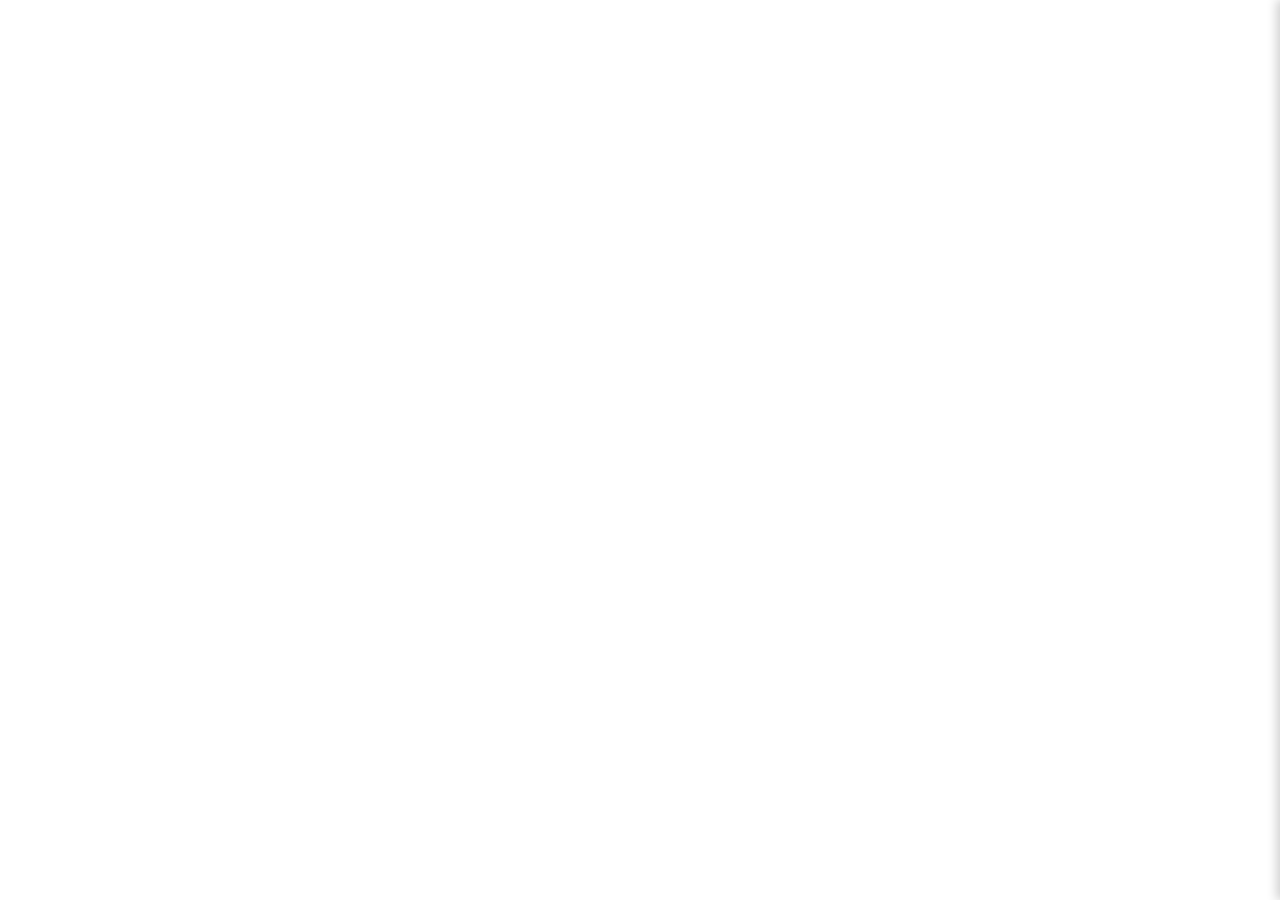
==== index.html @ a3f7da03 "Add some photos for a test page" ====
<!DOCTYPE html>
<html lang="en">
<head>
  <meta charset="UTF-8">
  <title>Europe 2024</title>

  <!-- Leaflet CSS -->
  <link rel="stylesheet" href="https://unpkg.com/leaflet/dist/leaflet.css"/>
  <link rel="stylesheet" href="style.css"/>
</head>
<body>

  <!-- Map -->
  <div id="map"></div>

  <!-- Sidebar -->
  <div id="sidebar">
    <div id="sidebar-controls">
      <button id="expand">⤢</button>
      <button id="close">×</button>
    </div>
    <div id="content">
      <h2>Travel Map</h2>
      <p>Click a marker to see posts from that location.</p>
    </div>
  </div>

  <!-- Lightbox -->
  <div id="lightbox" class="hidden">
    <span id="lightbox-close">&times;</span>
    <img id="lightbox-img" src="" alt="Expanded photo">
  </div>

  <!-- Leaflet JS -->
  <script src="https://unpkg.com/leaflet/dist/leaflet.js"></script>
  <script src="map.js"></script>

</body>
</html>
---- style.css ----
/* Map full screen */
#map {
  position: absolute;
  top: 0; left: 0; right: 0; bottom: 0;
  z-index: 0;
}

/* Sidebar */
#sidebar {
  position: fixed;
  top: 0;
  right: -400px;
  width: 400px;
  height: 100vh;
  background: white;
  box-shadow: -3px 0 10px rgba(0,0,0,0.2);
  transition: right 0.3s, width 0.3s;
  overflow-y: auto;
  padding: 20px;
  z-index: 1000;
  box-sizing: border-box;
}
#sidebar.open { right: 0; }
#sidebar.fullscreen { width: 100vw; right: 0; }

/* Sidebar controls */
#sidebar-controls { display: flex; justify-content: flex-end; gap: 5px; margin-bottom: 10px; }
#sidebar-controls button { cursor: pointer; font-size: 18px; }

/* Numbered markers */
.number-marker { display: flex; align-items: center; justify-content: center; }
.marker-number {
  background: #2a7fff; color: white; font-weight: bold; border-radius: 50%;
  width: 26px; height: 26px; text-align: center; line-height: 26px;
  border: 2px solid white; box-shadow: 0 0 6px rgba(0,0,0,0.4);
}
.current-marker .marker-number { background: red; animation: pulse 1.5s infinite; }
.future-marker .marker-number { background: #b0b0b0; opacity: 0.7; }

@keyframes pulse {
  0% { transform: scale(1); opacity:1; }
  50% { transform: scale(1.3); opacity:0.7; }
  100% { transform: scale(1); opacity:1; }
}

/* Sidebar images (auto-scale for portrait/landscape) */
#sidebar img {
  display: block;
  margin: 10px auto;
  max-width: 100%;     /* never wider than sidebar */
  max-height: 50vh;    /* never taller than 70% of viewport */
  width: auto;         /* maintain aspect ratio */
  height: auto;        /* maintain aspect ratio */
  object-fit: contain; /* scale to fit available space */
  border-radius: 6px;
  box-shadow: 0 2px 6px rgba(0,0,0,0.15);
}

/* Blog gallery grid */
.post-photos { display: grid; grid-template-columns: repeat(auto-fit, minmax(120px, 1fr)); gap: 10px; margin: 10px 0; }
.post-photos img {
  width: 100%;
  height: auto;
  border-radius:6px;
  box-shadow:0 2px 6px rgba(0,0,0,0.15);
  display:block;
  object-fit: cover;
  transition: transform 0.2s;
}
.post-photos img:hover { transform: scale(1.05); cursor: pointer; }

/* Lightbox */
#lightbox.hidden { display: none; }
#lightbox {
  position: fixed;
  top: 0; left: 0;
  width: 100vw; height: 100vh;
  background: rgba(0,0,0,0.8);
  display: flex; justify-content: center; align-items: center;
  z-index: 2000;
  padding: 20px;
  box-sizing: border-box;
}

#lightbox-img {
  max-width: 95vw;
  max-height: 95vh;
  width: auto;
  height: auto;
  object-fit: contain;
  border-radius: 6px;
  box-shadow: 0 0 20px rgba(0,0,0,0.5);
  display: block;
}

#lightbox-close {
  position:absolute; top:20px; right:30px; font-size:40px; color:white; cursor:pointer; user-select:none;
}

.image-wrapper {
  display: flex;
  justify-content: center;
  align-items: center;
  max-height: 70vh;   /* limits height for portraits */
  width: 100%;
  overflow: hidden;
}
.image-wrapper img {
  max-width: 100%;
  max-height: 100%;
  width: auto;
  height: auto;
  object-fit: contain;
}
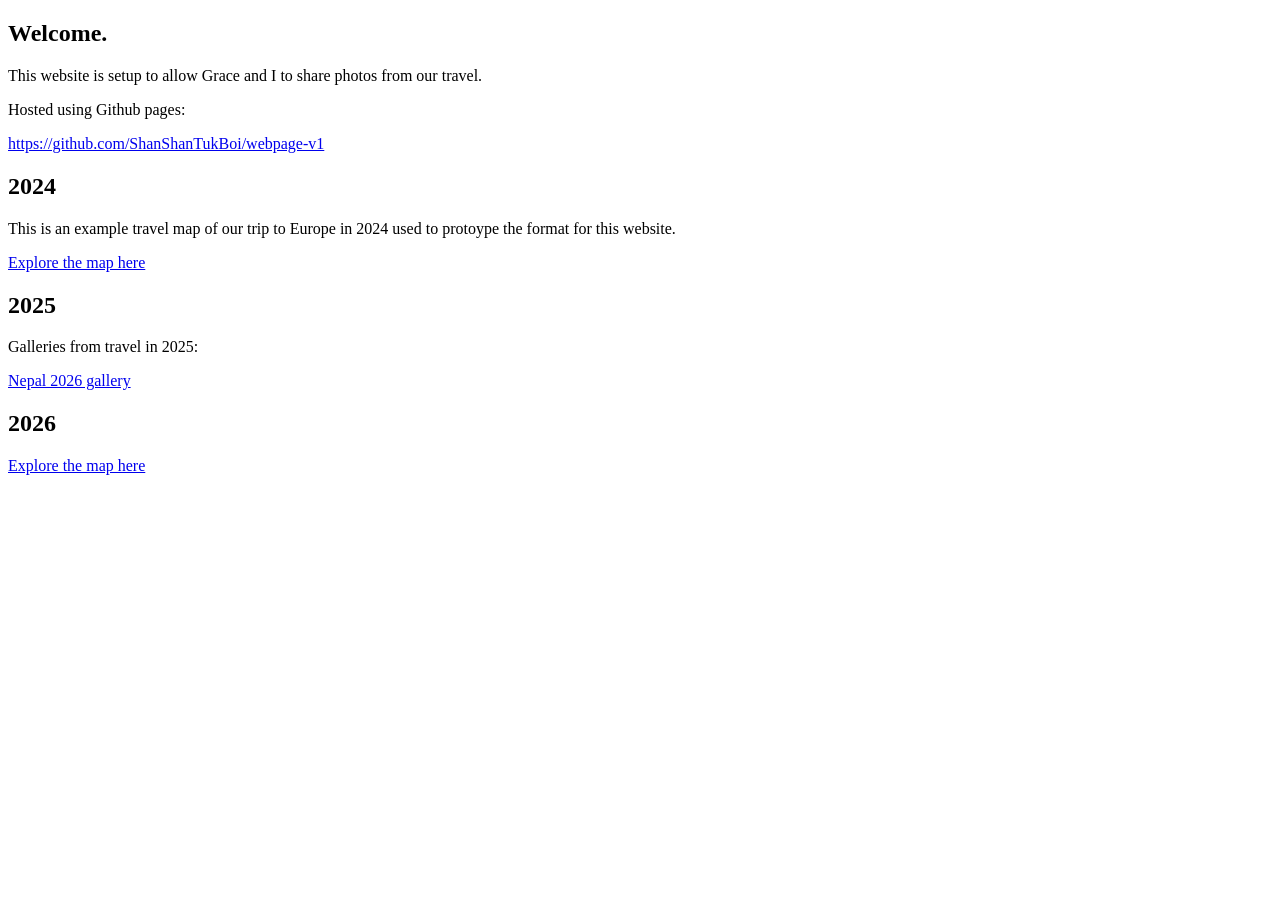
==== commit 671ff529: "Add simple landing page and html template for galleries" ====
--- a/index.html
+++ b/index.html
@@ -1,39 +1,48 @@
 <!DOCTYPE html>
 <html lang="en">
 <head>
-  <meta charset="UTF-8">
-  <title>Europe 2024</title>
+<meta charset="UTF-8">
+<title>Travel</title>
+<link rel="stylesheet" href="style.css">
+</head>
 
-  <!-- Leaflet CSS -->
-  <link rel="stylesheet" href="https://unpkg.com/leaflet/dist/leaflet.css"/>
-  <link rel="stylesheet" href="style.css"/>
-</head>
-<body>
+<body class="landing">
 
-  <!-- Map -->
-  <div id="map"></div>
+  <section>
+  <h1>Welcome.</h1>
+  <p>This website is setup to allow Grace and I to share photos from our travel.</p>
 
-  <!-- Sidebar -->
-  <div id="sidebar">
-    <div id="sidebar-controls">
-      <button id="expand">⤢</button>
-      <button id="close">×</button>
-    </div>
-    <div id="content">
-      <h2>Travel Map</h2>
-      <p>Click a marker to see posts from that location.</p>
-    </div>
-  </div>
+  <p>Hosted using Github pages: </p>
+  <a href="https://github.com/ShanShanTukBoi/webpage-v1" class="enter-map">
+    https://github.com/ShanShanTukBoi/webpage-v1
+  </a>
+</section>
 
-  <!-- Lightbox -->
-  <div id="lightbox" class="hidden">
-    <span id="lightbox-close">&times;</span>
-    <img id="lightbox-img" src="" alt="Expanded photo">
-  </div>
+<section>
+  <h1>2024</h1>
+  <p>This is an example travel map of our trip to Europe in 2024 used to protoype the format for this website.</p>
 
-  <!-- Leaflet JS -->
-  <script src="https://unpkg.com/leaflet/dist/leaflet.js"></script>
-  <script src="map.js"></script>
+  <a href="pages/map.html?trip=europe_2024" class="enter-map">
+    Explore the map here
+  </a>
+</section>
+  
+<section>
+  <h1>2025</h1>
+
+  <p>Galleries from travel in 2025:</p>
+
+  <a href="pages/gallery.html?gallery=nepal_gallery" class="enter-map">
+    Nepal 2026 gallery
+  </a>
+</section>
+
+<section>
+  <h1>2026</h1>
+  <a href="pages/map.html?trip=2026" class="enter-map">
+    Explore the map here
+  </a>
+</section>
 
 </body>
 </html>
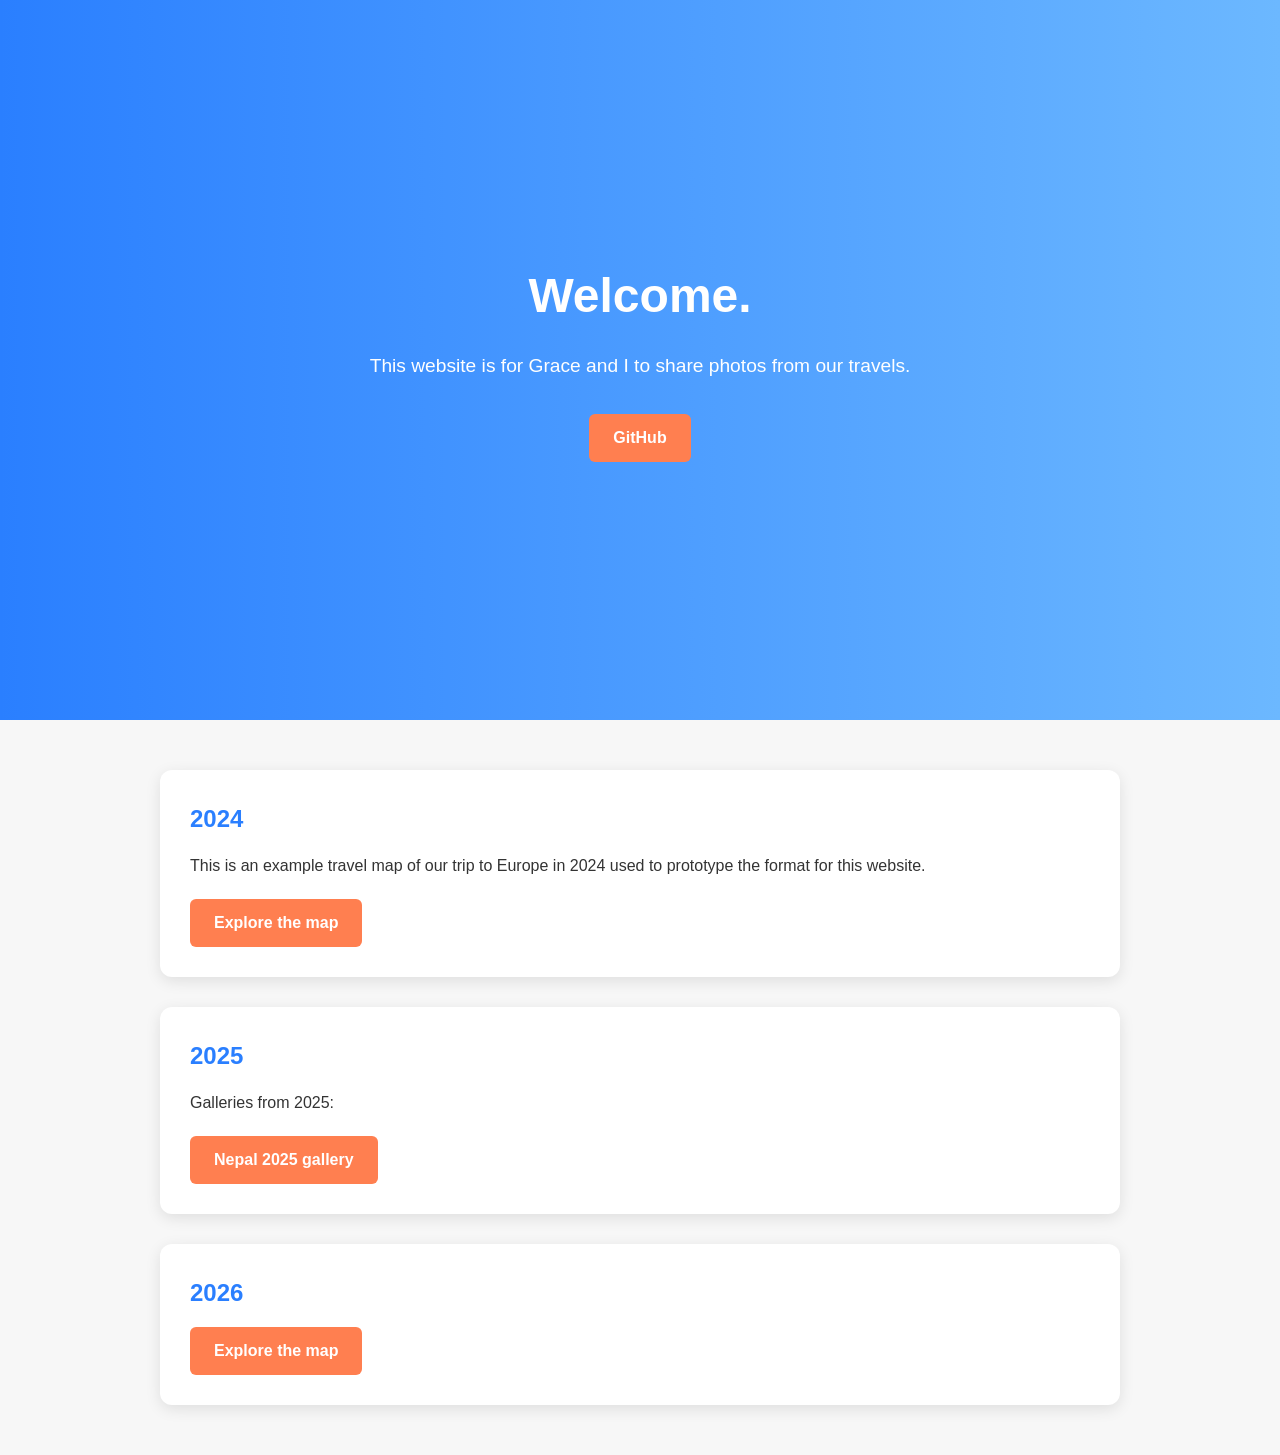
==== commit f9c050d3: "Format homepage and title maps correctly" ====
--- a/index.html
+++ b/index.html
@@ -1,48 +1,39 @@
 <!DOCTYPE html>
 <html lang="en">
 <head>
-<meta charset="UTF-8">
-<title>Travel</title>
-<link rel="stylesheet" href="style.css">
+  <meta charset="UTF-8">
+  <title>Travel</title>
+  <link rel="stylesheet" href="./style/homepage.css">
 </head>
 
 <body class="landing">
 
-  <section>
-  <h1>Welcome.</h1>
-  <p>This website is setup to allow Grace and I to share photos from our travel.</p>
+  <header class="hero">
+    <div class="hero-content">
+      <h1>Welcome.</h1>
+      <p>This website is for Grace and I to share photos from our travels.</p>
+      <a href="https://github.com/ShanShanTukBoi/webpage-v1" class="btn">GitHub</a>
+    </div>
+  </header>
 
-  <p>Hosted using Github pages: </p>
-  <a href="https://github.com/ShanShanTukBoi/webpage-v1" class="enter-map">
-    https://github.com/ShanShanTukBoi/webpage-v1
-  </a>
-</section>
+  <main class="sections">
+    <section class="travel-card">
+      <h2>2024</h2>
+      <p>This is an example travel map of our trip to Europe in 2024 used to prototype the format for this website.</p>
+      <a href="pages/map.html?trip=europe_2024" class="btn">Explore the map</a>
+    </section>
 
-<section>
-  <h1>2024</h1>
-  <p>This is an example travel map of our trip to Europe in 2024 used to protoype the format for this website.</p>
+    <section class="travel-card">
+      <h2>2025</h2>
+      <p>Galleries from 2025:</p>
+      <a href="pages/gallery.html?gallery=nepal_2025" class="btn">Nepal 2025 gallery</a>
+    </section>
 
-  <a href="pages/map.html?trip=europe_2024" class="enter-map">
-    Explore the map here
-  </a>
-</section>
-  
-<section>
-  <h1>2025</h1>
-
-  <p>Galleries from travel in 2025:</p>
-
-  <a href="pages/gallery.html?gallery=nepal_gallery" class="enter-map">
-    Nepal 2026 gallery
-  </a>
-</section>
-
-<section>
-  <h1>2026</h1>
-  <a href="pages/map.html?trip=2026" class="enter-map">
-    Explore the map here
-  </a>
-</section>
+    <section class="travel-card">
+      <h2>2026</h2>
+      <a href="pages/map.html?trip=2026" class="btn">Explore the map</a>
+    </section>
+  </main>
 
 </body>
-</html>+</html>
--- a/style/homepage.css
+++ b/style/homepage.css
@@ -0,0 +1,93 @@
+/* General Reset */
+* {
+  box-sizing: border-box;
+  margin: 0;
+  padding: 0;
+  font-family: 'Segoe UI', Tahoma, Geneva, Verdana, sans-serif;
+}
+
+body {
+  background: #f7f7f7;
+  color: #333;
+  line-height: 1.6;
+}
+
+/* Hero Section */
+.hero {
+  display: flex;
+  align-items: center;
+  justify-content: center;
+  height: 80vh;
+  background: linear-gradient(to right, #2a7fff, #6cb8ff);
+  color: white;
+  text-align: center;
+  padding: 0 20px;
+}
+
+.hero-content h1 {
+  font-size: 3rem;
+  margin-bottom: 1rem;
+}
+
+.hero-content p {
+  font-size: 1.2rem;
+  margin-bottom: 2rem;
+}
+
+.btn {
+  display: inline-block;
+  padding: 0.7rem 1.5rem;
+  background-color: #ff7f50;
+  color: white;
+  border-radius: 6px;
+  text-decoration: none;
+  font-weight: bold;
+  transition: all 0.3s ease;
+}
+
+.btn:hover {
+  background-color: #ff5733;
+  transform: translateY(-2px);
+}
+
+/* Sections */
+.sections {
+  max-width: 1000px;
+  margin: 50px auto;
+  padding: 0 20px;
+  display: grid;
+  gap: 30px;
+}
+
+.travel-card {
+  background: white;
+  padding: 30px;
+  border-radius: 12px;
+  box-shadow: 0 4px 15px rgba(0,0,0,0.1);
+  transition: transform 0.2s, box-shadow 0.2s;
+}
+
+.travel-card:hover {
+  transform: translateY(-5px);
+  box-shadow: 0 8px 20px rgba(0,0,0,0.15);
+}
+
+.travel-card h2 {
+  color: #2a7fff;
+  margin-bottom: 15px;
+}
+
+.travel-card p {
+  margin-bottom: 20px;
+}
+
+/* Responsive */
+@media (max-width: 768px) {
+  .hero-content h1 {
+    font-size: 2.2rem;
+  }
+
+  .hero-content p {
+    font-size: 1rem;
+  }
+}
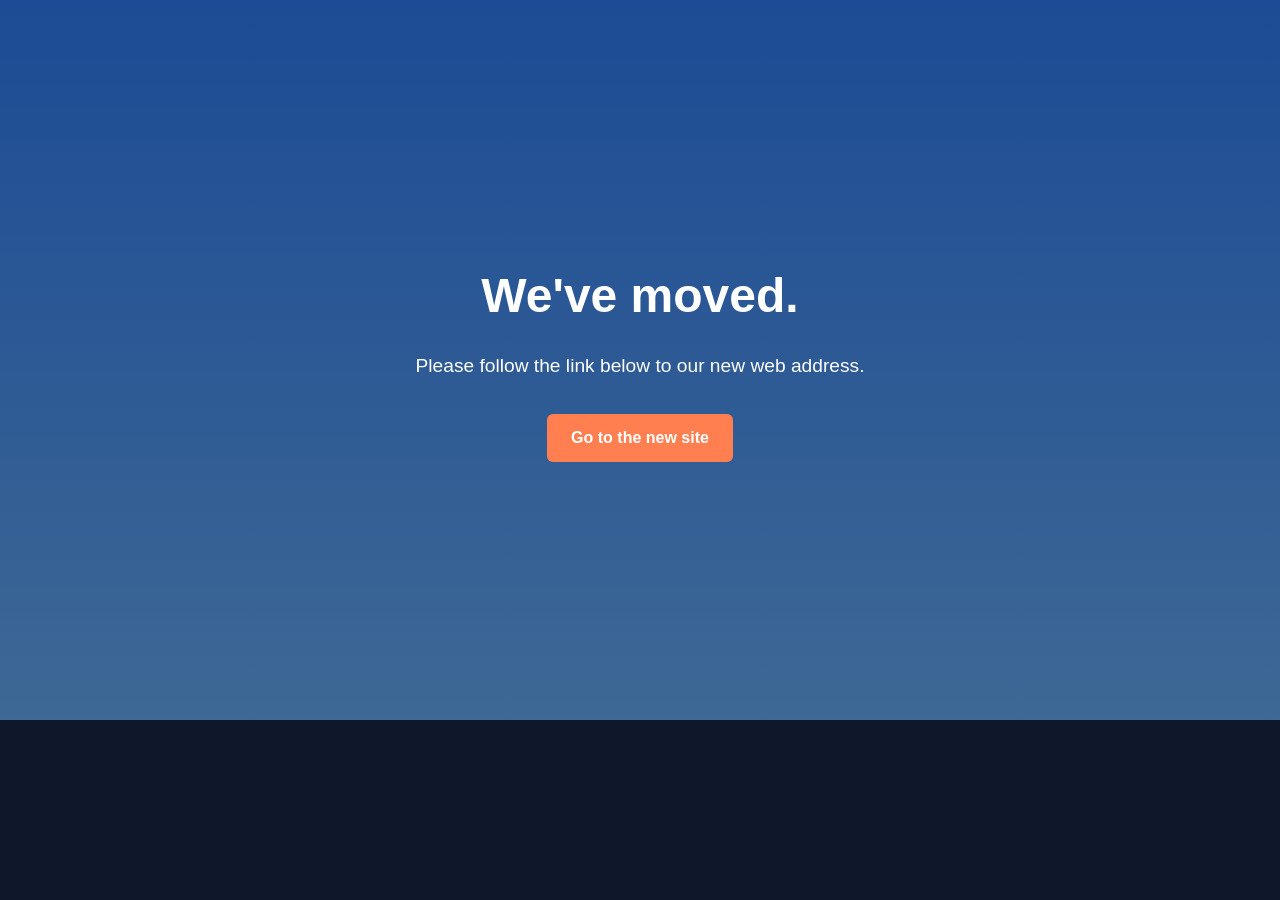
==== commit 8c01e91d: "Deprecate old website" ====
--- a/index.html
+++ b/index.html
@@ -3,37 +3,18 @@
 <head>
   <meta charset="UTF-8">
   <title>Travel</title>
-  <link rel="stylesheet" href="./style/homepage.css">
+  <link rel="stylesheet" href="./style.css">
 </head>
 
 <body class="landing">
 
   <header class="hero">
     <div class="hero-content">
-      <h1>Welcome.</h1>
-      <p>This website is for Grace and I to share photos from our travels.</p>
-      <a href="https://github.com/ShanShanTukBoi/webpage-v1" class="btn">GitHub</a>
+      <h1>We've moved.</h1>
+      <p>Please follow the link below to our new web address.</p>
+      <a href="https://shanshantukboi.github.io/" class="btn">Go to the new site</a>
     </div>
   </header>
 
-  <main class="sections">
-    <section class="travel-card">
-      <h2>2024</h2>
-      <p>This is an example travel map of our trip to Europe in 2024 used to prototype the format for this website.</p>
-      <a href="pages/map.html?trip=europe_2024" class="btn">Explore the map</a>
-    </section>
-
-    <section class="travel-card">
-      <h2>2025</h2>
-      <p>Galleries from 2025:</p>
-      <a href="pages/gallery.html?gallery=nepal_2025" class="btn">Nepal 2025 gallery</a>
-    </section>
-
-    <section class="travel-card">
-      <h2>2026</h2>
-      <a href="pages/map.html?trip=2026" class="btn">Explore the map</a>
-    </section>
-  </main>
-
 </body>
-</html>
+</html>
--- a/style.css
+++ b/style.css
@@ -0,0 +1,95 @@
+/* General Reset */
+* {
+  box-sizing: border-box;
+  margin: 0;
+  padding: 0;
+  font-family: 'Segoe UI', Tahoma, Geneva, Verdana, sans-serif;
+}
+
+body {
+  background: #0f172a; /* deep navy */
+  color: #e5e7eb;
+  line-height: 1.6;
+}
+
+/* Hero Section */
+.hero {
+  display: flex;
+  align-items: center;
+  justify-content: center;
+  height: 80vh;
+  background: 
+    linear-gradient(rgba(42, 127, 255, 0.5), rgba(108, 184, 255, 0.5)),
+    url("https://media.istockphoto.com/id/1340253108/photo/one-man-posture-movement-lifting-a-box-isolated-on-white-background.jpg?s=612x612&w=0&k=20&c=srtg65btPJpDjsgA1tF25ROkZReRCvZI4VELoLR8qsE=") center/cover no-repeat;
+  color: white;
+  text-align: center;
+  padding: 0 20px;
+}
+
+.hero-content h1 {
+  font-size: 3rem;
+  margin-bottom: 1rem;
+}
+
+.hero-content p {
+  font-size: 1.2rem;
+  margin-bottom: 2rem;
+}
+
+.btn {
+  display: inline-block;
+  padding: 0.7rem 1.5rem;
+  background-color: #ff7f50;
+  color: white;
+  border-radius: 6px;
+  text-decoration: none;
+  font-weight: bold;
+  transition: all 0.3s ease;
+}
+
+.btn:hover {
+  background-color: #ff5733;
+  transform: translateY(-2px);
+}
+
+/* Sections */
+.sections {
+  max-width: 1000px;
+  margin: 50px auto;
+  padding: 0 20px;
+  display: grid;
+  gap: 30px;
+}
+
+.travel-card {
+  background: #1e293b;
+  padding: 30px;
+  border-radius: 12px;
+  box-shadow: 0 8px 25px rgba(0,0,0,0.4);
+  transition: transform 0.2s, box-shadow 0.2s;
+}
+
+.travel-card:hover {
+  transform: translateY(-5px);
+  box-shadow: 0 8px 20px rgba(0,0,0,0.15);
+}
+
+.travel-card h2 {
+  color: #60a5fa;
+  margin-bottom: 15px;
+}
+
+.travel-card p {
+  margin-bottom: 20px;
+}
+
+/* Responsive */
+@media (max-width: 768px) {
+  .hero-content h1 {
+    font-size: 2.2rem;
+  }
+
+  .hero-content p {
+    font-size: 1rem;
+  }
+}
